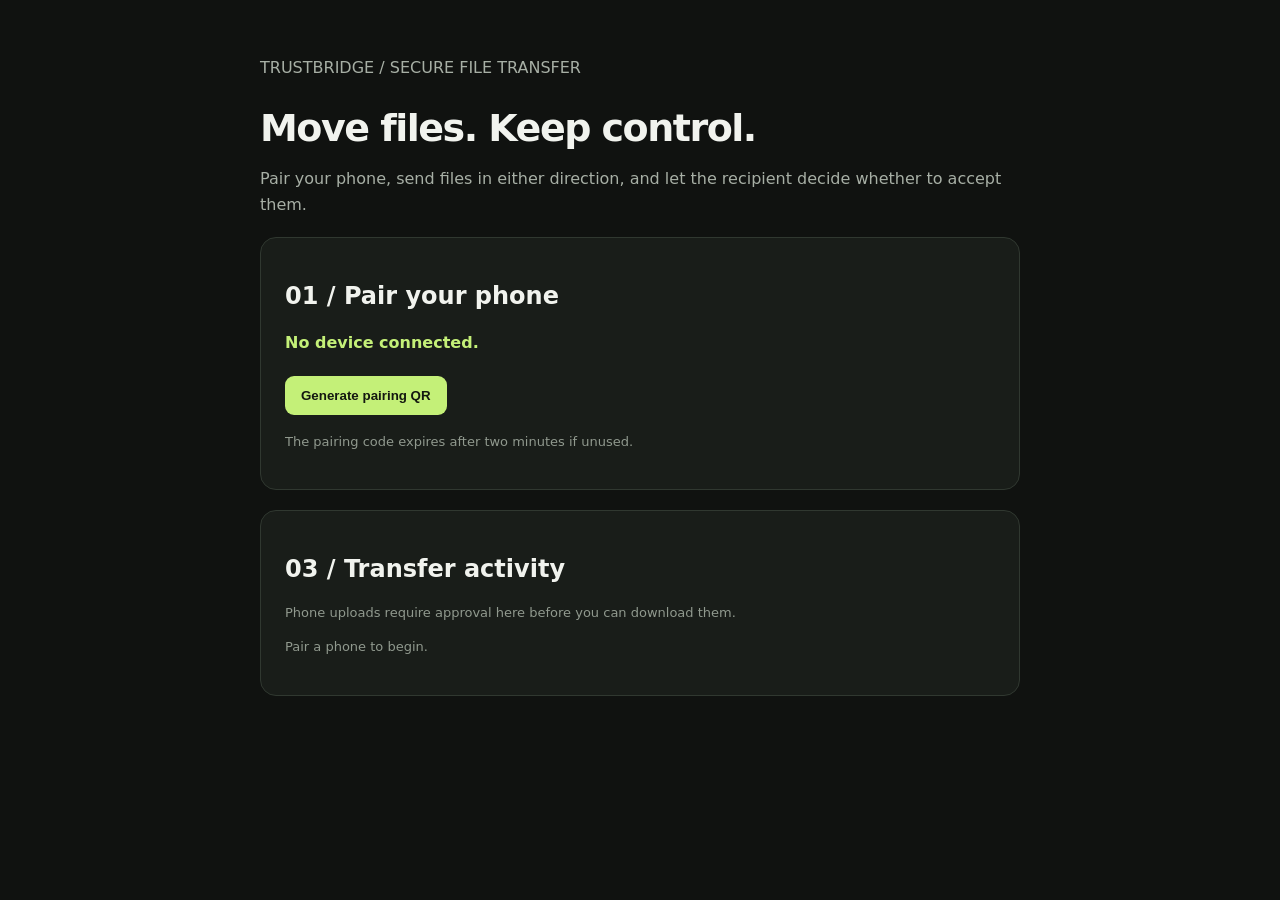
==== TrustBridge/templates/index.html @ 26f4481e "money I'm a star Signed-off-by: Pranav <pranavisappu@proton.me>" ====
<!DOCTYPE html>
<html lang="en">
<head>
    <meta charset="UTF-8">
    <meta name="viewport" content="width=device-width, initial-scale=1">
    <title>TrustBridge | File Transfer</title>
    <style>
        * { box-sizing: border-box; }
        body {
            margin: 0; background: #101210; color: #f1f3ee;
            font: 16px system-ui, sans-serif;
        }
        main { width: min(760px, 92%); margin: 55px auto; }
        h1 { letter-spacing: -1.5px; font-size: 38px; margin-bottom: 5px; }
        p { color: #a7afa5; line-height: 1.6; }
        .card {
            background: #191d19; border: 1px solid #303830;
            border-radius: 16px; padding: 24px; margin: 20px 0;
        }
        button, .download {
            border: 0; border-radius: 9px; padding: 12px 16px;
            background: #c4f078; color: #141810; font-weight: 700;
            cursor: pointer; text-decoration: none; display: inline-block;
            margin: 4px 4px 4px 0;
        }
        button:disabled { opacity: .4; cursor: not-allowed; }
        button.reject { background: #343b34; color: #f1f3ee; }
        input[type=file] {
            display: block; margin: 18px 0; max-width: 100%;
        }
        #qr {
            display: none; width: 220px; max-width: 100%;
            background: white; padding: 10px; border-radius: 12px;
            margin-top: 20px;
        }
        .muted { font-size: 13px; color: #90998e; }
        .status { color: #c4f078; font-weight: 650; }
        .item {
            border-top: 1px solid #303830; padding: 14px 0;
            overflow-wrap: anywhere;
        }
        .item:first-child { border-top: 0; }
        .error { color: #ff9d9d; }
        [hidden] { display: none !important; }
    </style>
</head>
<body>
<main>
    <p>TRUSTBRIDGE / SECURE FILE TRANSFER</p>
    <h1>Move files. Keep control.</h1>
    <p>Pair your phone, send files in either direction, and let the recipient decide whether to accept them.</p>

    <section class="card">
        <h2>01 / Pair your phone</h2>
        <p id="pairStatus" class="status">No device connected.</p>
        <button id="generate">Generate pairing QR</button>
        <div><img id="qr" alt="Phone pairing QR code"></div>
        <p id="countdown" class="muted"></p>
        <p class="muted">The pairing code expires after two minutes if unused.</p>
    </section>

    <section class="card" id="sendCard" hidden>
        <h2>02 / Send to phone</h2>
        <p>Your paired phone must approve the transfer before downloading.</p>
        <form id="uploadForm">
            <input type="file" id="fileInput" required>
            <button id="sendButton" type="submit">Send transfer request</button>
        </form>
        <p id="uploadMessage" role="status"></p>
    </section>

    <section class="card">
        <h2>03 / Transfer activity</h2>
        <p class="muted">Phone uploads require approval here before you can download them.</p>
        <div id="transferList"><p class="muted">Pair a phone to begin.</p></div>
    </section>
</main>

<script>
let pairingToken = null;
let expiryTime = 0;
let pollHandle = null;
let transferHandle = null;
let countdownHandle = null;

const $ = id => document.getElementById(id);
const generateButton = $("generate");

function formatSize(bytes) {
    if (bytes < 1024) return bytes + " B";
    if (bytes < 1024 * 1024) return (bytes / 1024).toFixed(1) + " KB";
    return (bytes / (1024 * 1024)).toFixed(2) + " MB";
}

function showMessage(element, message, isError = false) {
    element.textContent = message;
    element.className = isError ? "error" : "status";
}

generateButton.addEventListener("click", async () => {
    generateButton.disabled = true;
    showMessage($("pairStatus"), "Generating a new pairing code...");

    if (pollHandle) clearInterval(pollHandle);
    if (transferHandle) clearInterval(transferHandle);
    if (countdownHandle) clearInterval(countdownHandle);

    $("sendCard").hidden = true;
    $("qr").style.display = "none";
    $("transferList").replaceChildren();

    try {
        const response = await fetch("/api/pairing", { method: "POST" });
        const data = await response.json();

        if (!response.ok) {
            throw new Error(data.error || "Could not create pairing code.");
        }

        pairingToken = data.token;
        expiryTime = Date.now() + data.expires_in * 1000;

        $("qr").src = data.qr_url + "?t=" + Date.now();
        $("qr").style.display = "block";
        $("countdown").textContent = "Waiting for phone confirmation...";
        showMessage($("pairStatus"), "Waiting for your phone...");

        pollHandle = setInterval(checkPairing, 1500);
        updateCountdown();
        countdownHandle = setInterval(updateCountdown, 1000);

    } catch (error) {
        showMessage($("pairStatus"), error.message, true);
    } finally {
        generateButton.disabled = false;
    }
});

function updateCountdown() {
    const remaining = Math.max(
        0,
        Math.ceil((expiryTime - Date.now()) / 1000)
    );

    if (!$("sendCard").hidden) {
        $("countdown").textContent = "";
        return;
    }

    if (remaining > 0 && pairingToken) {
        $("countdown").textContent = `Expires in ${remaining} seconds`;
    } else if (pairingToken) {
        $("countdown").textContent =
            "Pairing code expired. Generate a new one.";

        if (pollHandle) clearInterval(pollHandle);
        if (countdownHandle) clearInterval(countdownHandle);
    }
}

async function checkPairing() {
    if (!pairingToken) return;

    try {
        const response = await fetch(
            "/api/status/" + encodeURIComponent(pairingToken)
        );
        const data = await response.json();

        if (data.status === "paired") {
            clearInterval(pollHandle);
            clearInterval(countdownHandle);

            $("qr").style.display = "none";
            $("countdown").textContent = "";
            showMessage($("pairStatus"), "Connected to " + data.device_name);
            $("sendCard").hidden = false;
            $("fileInput").disabled = false;

            await loadTransfers();

            if (transferHandle) clearInterval(transferHandle);
            transferHandle = setInterval(loadTransfers, 2500);

        } else if (data.status === "expired") {
            clearInterval(pollHandle);
            clearInterval(countdownHandle);
            showMessage(
                $("pairStatus"),
                "Pairing code expired. Generate another.",
                true
            );
        }
    } catch (_) {
        // Retry after temporary network failures.
    }
}

$("uploadForm").addEventListener("submit", async event => {
    event.preventDefault();

    const file = $("fileInput").files[0];
    if (!file || !pairingToken) return;

    if (file.size > 10 * 1024 * 1024) {
        showMessage($("uploadMessage"), "Maximum file size is 10 MB.", true);
        return;
    }

    const form = new FormData();
    form.append("file", file);

    $("sendButton").disabled = true;
    showMessage($("uploadMessage"), "Uploading file...");

    try {
        const response = await fetch(
            "/api/transfers/" + encodeURIComponent(pairingToken),
            { method: "POST", body: form }
        );

        const data = await response.json();
        if (!response.ok) {
            throw new Error(data.error || "Upload failed.");
        }

        showMessage(
            $("uploadMessage"),
            "Request sent. Waiting for phone approval."
        );

        $("fileInput").value = "";
        await loadTransfers();

    } catch (error) {
        showMessage($("uploadMessage"), error.message, true);
    } finally {
        $("sendButton").disabled = false;
    }
});

async function decidePhoneTransfer(id, decision) {
    try {
        const response = await fetch(
            "/api/transfers/" + encodeURIComponent(id) + "/decision",
            {
                method: "POST",
                headers: { "Content-Type": "application/json" },
                body: JSON.stringify({
                    token: pairingToken,
                    decision
                })
            }
        );

        const data = await response.json();

        if (!response.ok) {
            throw new Error(data.error || "Could not update transfer.");
        }

        await loadTransfers();

    } catch (error) {
        alert(error.message);
    }
}

async function loadTransfers() {
    if (!pairingToken || $("sendCard").hidden) return;

    try {
        const response = await fetch(
            "/api/transfers/" + encodeURIComponent(pairingToken)
        );
        const data = await response.json();

        if (!response.ok) return;

        const list = $("transferList");
        list.replaceChildren();

        if (!data.transfers.length) {
            const empty = document.createElement("p");
            empty.className = "muted";
            empty.textContent = "No transfers yet.";
            list.appendChild(empty);
            return;
        }

        data.transfers.forEach(transfer => {
            const item = document.createElement("div");
            item.className = "item";

            const name = document.createElement("strong");
            name.textContent = transfer.filename;

            const direction = document.createElement("p");
            direction.className = "muted";
            direction.textContent =
                transfer.direction === "phone_to_pc"
                    ? "From phone to computer"
                    : "From computer to phone";

            const details = document.createElement("p");
            details.textContent =
                formatSize(transfer.size) + " · " +
                transfer.status.toUpperCase();

            item.append(name, direction, details);

            if (
                transfer.direction === "phone_to_pc" &&
                transfer.status === "pending"
            ) {
                const approve = document.createElement("button");
                approve.textContent = "Approve";
                approve.addEventListener("click", () =>
                    decidePhoneTransfer(transfer.id, "approved")
                );

                const reject = document.createElement("button");
                reject.textContent = "Reject";
                reject.className = "reject";
                reject.addEventListener("click", () =>
                    decidePhoneTransfer(transfer.id, "rejected")
                );

                item.append(approve, reject);

            } else if (
                transfer.direction === "phone_to_pc" &&
                transfer.status === "approved"
            ) {
                const download = document.createElement("a");
                download.className = "download";
                download.textContent = "Download to computer";
                download.href =
                    "/api/transfers/" + encodeURIComponent(transfer.id) +
                    "/download?token=" + encodeURIComponent(pairingToken);

                item.appendChild(download);

            } else if (transfer.status === "rejected") {
                const note = document.createElement("p");
                note.className = "muted";
                note.textContent = "This transfer was rejected.";
                item.appendChild(note);
            }

            list.appendChild(item);
        });

    } catch (_) {
        // Retry on the next poll.
    }
}
</script>
</body>
</html>
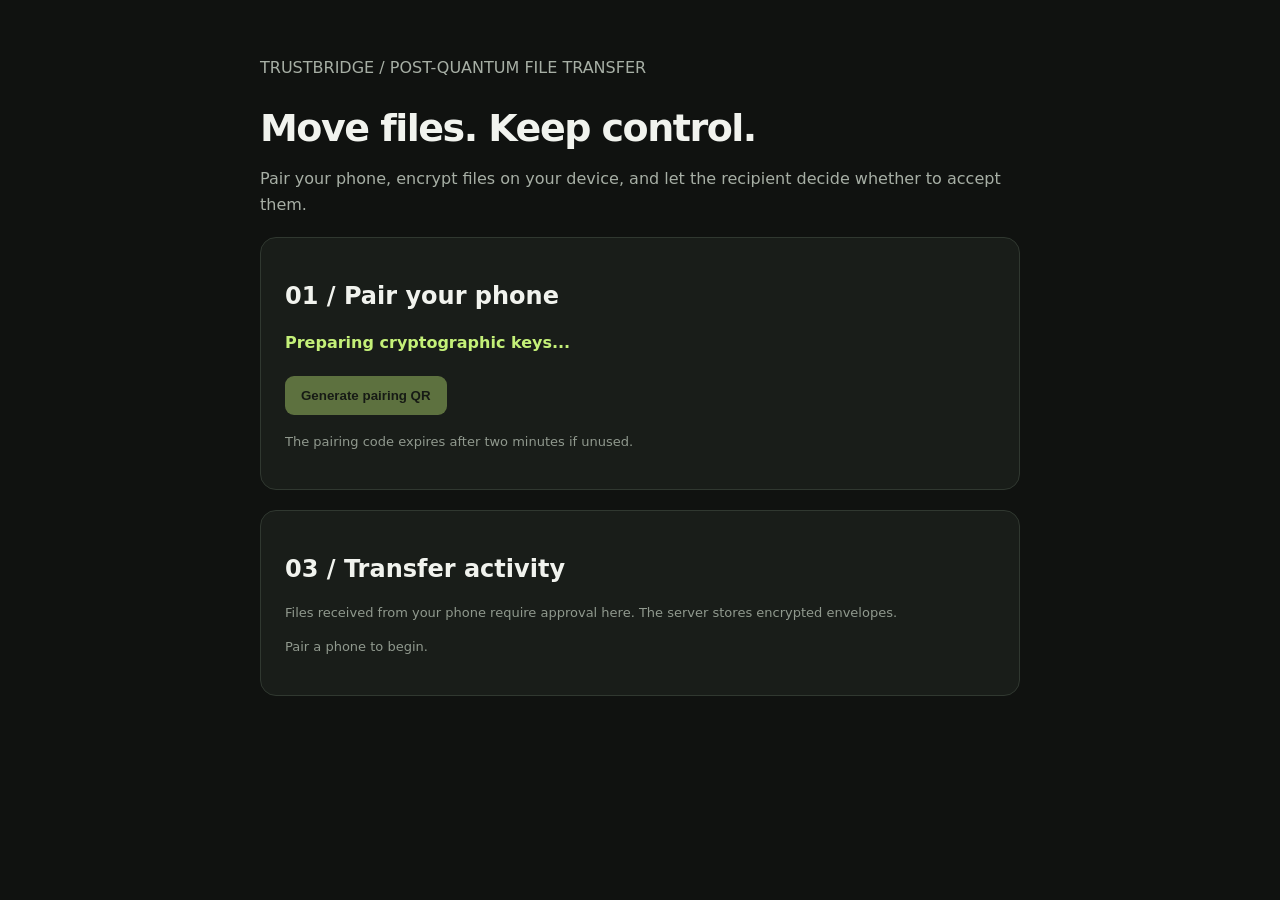
==== commit e10fea18: "cardi am Signed-off-by: Pranav <pranavisappu@proton.me>" ====
--- a/TrustBridge/templates/index.html
+++ b/TrustBridge/templates/index.html
@@ -47,14 +47,14 @@
 </head>
 <body>
 <main>
-    <p>TRUSTBRIDGE / SECURE FILE TRANSFER</p>
+    <p>TRUSTBRIDGE / POST-QUANTUM FILE TRANSFER</p>
     <h1>Move files. Keep control.</h1>
-    <p>Pair your phone, send files in either direction, and let the recipient decide whether to accept them.</p>
+    <p>Pair your phone, encrypt files on your device, and let the recipient decide whether to accept them.</p>
 
     <section class="card">
         <h2>01 / Pair your phone</h2>
-        <p id="pairStatus" class="status">No device connected.</p>
-        <button id="generate">Generate pairing QR</button>
+        <p id="pairStatus" class="status">Preparing cryptographic keys...</p>
+        <button id="generate" disabled>Generate pairing QR</button>
         <div><img id="qr" alt="Phone pairing QR code"></div>
         <p id="countdown" class="muted"></p>
         <p class="muted">The pairing code expires after two minutes if unused.</p>
@@ -62,30 +62,79 @@
 
     <section class="card" id="sendCard" hidden>
         <h2>02 / Send to phone</h2>
-        <p>Your paired phone must approve the transfer before downloading.</p>
+        <p>Files are encrypted in this browser before upload. Your paired phone must approve the transfer.</p>
         <form id="uploadForm">
             <input type="file" id="fileInput" required>
-            <button id="sendButton" type="submit">Send transfer request</button>
+            <button id="sendButton" type="submit">Encrypt and send</button>
         </form>
         <p id="uploadMessage" role="status"></p>
     </section>
 
     <section class="card">
         <h2>03 / Transfer activity</h2>
-        <p class="muted">Phone uploads require approval here before you can download them.</p>
+        <p class="muted">Files received from your phone require approval here. The server stores encrypted envelopes.</p>
         <div id="transferList"><p class="muted">Pair a phone to begin.</p></div>
     </section>
 </main>
 
-<script>
+<script type="module">
+import { ml_kem768 } from "https://esm.sh/@noble/post-quantum@0.7.1/ml-kem.js";
+import { ml_dsa65 } from "https://esm.sh/@noble/post-quantum@0.7.1/ml-dsa.js";
+
+const encoder = new TextEncoder();
+const MAX_FILE_SIZE = 10 * 1024 * 1024;
+const $ = id => document.getElementById(id);
+
 let pairingToken = null;
 let expiryTime = 0;
 let pollHandle = null;
 let transferHandle = null;
 let countdownHandle = null;
-
-const $ = id => document.getElementById(id);
-const generateButton = $("generate");
+let pairingData = null;
+let pcKemKeys = null;
+let pcSignKeys = null;
+
+function b64(bytes) {
+    let binary = "";
+    for (let i = 0; i < bytes.length; i += 0x8000) {
+        binary += String.fromCharCode(...bytes.subarray(i, i + 0x8000));
+    }
+    return btoa(binary);
+}
+
+function unb64(value) {
+    const binary = atob(value);
+    const result = new Uint8Array(binary.length);
+    for (let i = 0; i < binary.length; i++) {
+        result[i] = binary.charCodeAt(i);
+    }
+    return result;
+}
+
+async function loadKeyPair(storageKey, algorithm) {
+    const saved = sessionStorage.getItem(storageKey);
+
+    if (saved) {
+        const value = JSON.parse(saved);
+        return {
+            publicKey: unb64(value.publicKey),
+            secretKey: unb64(value.secretKey)
+        };
+    }
+
+    const keys = algorithm.keygen();
+    sessionStorage.setItem(storageKey, JSON.stringify({
+        publicKey: b64(keys.publicKey),
+        secretKey: b64(keys.secretKey)
+    }));
+
+    return keys;
+}
+
+function showMessage(element, message, isError = false) {
+    element.textContent = message;
+    element.className = isError ? "error" : "status";
+}
 
 function formatSize(bytes) {
     if (bytes < 1024) return bytes + " B";
@@ -93,15 +142,231 @@
     return (bytes / (1024 * 1024)).toFixed(2) + " MB";
 }
 
-function showMessage(element, message, isError = false) {
-    element.textContent = message;
-    element.className = isError ? "error" : "status";
-}
-
-generateButton.addEventListener("click", async () => {
-    generateButton.disabled = true;
-    showMessage($("pairStatus"), "Generating a new pairing code...");
-
+function signedFields(e) {
+    return {
+        version: e.version,
+        filename: e.filename,
+        size: e.size,
+        type: e.type,
+        senderIdentity: e.senderIdentity,
+        recipientIdentity: e.recipientIdentity,
+        token: e.token,
+        salt: e.salt,
+        iv: e.iv,
+        kemCiphertext: e.kemCiphertext,
+        ciphertext: e.ciphertext
+    };
+}
+
+function aadFields(e) {
+    return {
+        version: e.version,
+        token: e.token,
+        filename: e.filename,
+        size: e.size,
+        type: e.type,
+        senderIdentity: e.senderIdentity,
+        recipientIdentity: e.recipientIdentity
+    };
+}
+
+async function deriveAesKey(sharedSecret, salt, token, sender, recipient) {
+    const material = await crypto.subtle.importKey(
+        "raw", sharedSecret, "HKDF", false, ["deriveKey"]
+    );
+
+    const info = encoder.encode(
+        `TrustBridge-PQ-v1|${token}|${sender}|${recipient}`
+    );
+
+    return crypto.subtle.deriveKey(
+        { name: "HKDF", hash: "SHA-256", salt, info },
+        material,
+        { name: "AES-GCM", length: 256 },
+        false,
+        ["encrypt", "decrypt"]
+    );
+}
+
+async function encryptFile(file, recipientPublicKey, sender, recipient) {
+    if (!pairingToken) throw new Error("No active pairing session.");
+
+    const { cipherText, sharedSecret } =
+        ml_kem768.encapsulate(recipientPublicKey);
+
+    const salt = crypto.getRandomValues(new Uint8Array(16));
+    const iv = crypto.getRandomValues(new Uint8Array(12));
+
+    const envelope = {
+        version: 1,
+        filename: file.name,
+        size: file.size,
+        type: file.type || "application/octet-stream",
+        senderIdentity: sender,
+        recipientIdentity: recipient,
+        token: pairingToken,
+        salt: b64(salt),
+        iv: b64(iv),
+        kemCiphertext: b64(cipherText),
+        ciphertext: ""
+    };
+
+    const aesKey = await deriveAesKey(
+        sharedSecret, salt, pairingToken, sender, recipient
+    );
+
+    const encrypted = await crypto.subtle.encrypt(
+        {
+            name: "AES-GCM",
+            iv,
+            additionalData: encoder.encode(JSON.stringify(aadFields(envelope))),
+            tagLength: 128
+        },
+        aesKey,
+        await file.arrayBuffer()
+    );
+
+    envelope.ciphertext = b64(new Uint8Array(encrypted));
+
+    const signature = ml_dsa65.sign(
+        encoder.encode(JSON.stringify(signedFields(envelope))),
+        pcSignKeys.secretKey
+    );
+
+    envelope.signature = b64(signature);
+    return envelope;
+}
+
+async function decryptEnvelope(envelope, recipientSecretKey, senderSignPublicKey,
+                               expectedSender, expectedRecipient) {
+    if (envelope.version !== 1 || envelope.token !== pairingToken) {
+        throw new Error("This file belongs to a different or unsupported session.");
+    }
+
+    if (
+        envelope.senderIdentity !== expectedSender ||
+        envelope.recipientIdentity !== expectedRecipient
+    ) {
+        throw new Error("The sender or recipient identity does not match.");
+    }
+
+    const signatureValid = ml_dsa65.verify(
+        unb64(envelope.signature),
+        encoder.encode(JSON.stringify(signedFields(envelope))),
+        senderSignPublicKey
+    );
+
+    if (!signatureValid) {
+        throw new Error("Signature verification failed. The file may have been tampered with.");
+    }
+
+    const sharedSecret = ml_kem768.decapsulate(
+        unb64(envelope.kemCiphertext),
+        recipientSecretKey
+    );
+
+    const salt = unb64(envelope.salt);
+    const iv = unb64(envelope.iv);
+
+    const aesKey = await deriveAesKey(
+        sharedSecret,
+        salt,
+        pairingToken,
+        envelope.senderIdentity,
+        envelope.recipientIdentity
+    );
+
+    const plaintext = await crypto.subtle.decrypt(
+        {
+            name: "AES-GCM",
+            iv,
+            additionalData: encoder.encode(JSON.stringify(aadFields(envelope))),
+            tagLength: 128
+        },
+        aesKey,
+        unb64(envelope.ciphertext)
+    );
+
+    if (plaintext.byteLength !== envelope.size) {
+        throw new Error("The decrypted file size does not match its metadata.");
+    }
+
+    return new Blob([plaintext], {
+        type: envelope.type || "application/octet-stream"
+    });
+}
+
+async function postEncryptedFile(endpoint, file, sender, recipient, recipientPublicKey) {
+    const envelope = await encryptFile(
+        file, recipientPublicKey, sender, recipient
+    );
+
+    const form = new FormData();
+    form.append(
+        "file",
+        new Blob([JSON.stringify(envelope)], { type: "application/json" }),
+        "encrypted.tbenc"
+    );
+
+    const response = await fetch(endpoint, {
+        method: "POST",
+        body: form
+    });
+
+    const data = await response.json();
+
+    if (!response.ok) {
+        throw new Error(data.error || "Encrypted upload failed.");
+    }
+
+    return data;
+}
+
+async function downloadAndDecrypt(transfer, expectedDirection) {
+    const response = await fetch(
+        `/api/transfers/${encodeURIComponent(transfer.id)}/download?token=${encodeURIComponent(pairingToken)}`
+    );
+
+    if (!response.ok) {
+        const error = await response.json();
+        throw new Error(error.error || "Download failed.");
+    }
+
+    const envelope = JSON.parse(await response.text());
+
+    const expectedSender = expectedDirection === "phone_to_pc"
+        ? pairingData.device_name
+        : "This computer";
+
+    const expectedRecipient = "This computer";
+
+    const blob = await decryptEnvelope(
+        envelope,
+        pcKemKeys.secretKey,
+        unb64(pairingData.phone_sign_public_key),
+        expectedSender,
+        expectedRecipient
+    );
+
+    saveBlob(blob, envelope.filename);
+}
+
+function saveBlob(blob, filename) {
+    const url = URL.createObjectURL(blob);
+    const link = document.createElement("a");
+    link.href = url;
+    link.download = filename;
+    document.body.appendChild(link);
+    link.click();
+    link.remove();
+    setTimeout(() => URL.revokeObjectURL(url), 60000);
+}
+
+async function createPairing() {
+    const button = $("generate");
+    button.disabled = true;
+
+    showMessage($("pairStatus"), "Generating pairing session...");
     if (pollHandle) clearInterval(pollHandle);
     if (transferHandle) clearInterval(transferHandle);
     if (countdownHandle) clearInterval(countdownHandle);
@@ -111,12 +376,17 @@
     $("transferList").replaceChildren();
 
     try {
-        const response = await fetch("/api/pairing", { method: "POST" });
+        const response = await fetch("/api/pairing", {
+            method: "POST",
+            headers: { "Content-Type": "application/json" },
+            body: JSON.stringify({
+                pc_kem_public_key: b64(pcKemKeys.publicKey),
+                pc_sign_public_key: b64(pcSignKeys.publicKey)
+            })
+        });
+
         const data = await response.json();
-
-        if (!response.ok) {
-            throw new Error(data.error || "Could not create pairing code.");
-        }
+        if (!response.ok) throw new Error(data.error || "Pairing failed.");
 
         pairingToken = data.token;
         expiryTime = Date.now() + data.expires_in * 1000;
@@ -133,14 +403,13 @@
     } catch (error) {
         showMessage($("pairStatus"), error.message, true);
     } finally {
-        generateButton.disabled = false;
-    }
-});
+        button.disabled = false;
+    }
+}
 
 function updateCountdown() {
     const remaining = Math.max(
-        0,
-        Math.ceil((expiryTime - Date.now()) / 1000)
+        0, Math.ceil((expiryTime - Date.now()) / 1000)
     );
 
     if (!$("sendCard").hidden) {
@@ -151,11 +420,9 @@
     if (remaining > 0 && pairingToken) {
         $("countdown").textContent = `Expires in ${remaining} seconds`;
     } else if (pairingToken) {
-        $("countdown").textContent =
-            "Pairing code expired. Generate a new one.";
-
-        if (pollHandle) clearInterval(pollHandle);
-        if (countdownHandle) clearInterval(countdownHandle);
+        $("countdown").textContent = "Pairing code expired. Generate a new one.";
+        clearInterval(pollHandle);
+        clearInterval(countdownHandle);
     }
 }
 
@@ -169,6 +436,7 @@
         const data = await response.json();
 
         if (data.status === "paired") {
+            pairingData = data;
             clearInterval(pollHandle);
             clearInterval(countdownHandle);
 
@@ -186,11 +454,7 @@
         } else if (data.status === "expired") {
             clearInterval(pollHandle);
             clearInterval(countdownHandle);
-            showMessage(
-                $("pairStatus"),
-                "Pairing code expired. Generate another.",
-                true
-            );
+            showMessage($("pairStatus"), "Pairing expired. Generate another.", true);
         }
     } catch (_) {
         // Retry after temporary network failures.
@@ -201,35 +465,26 @@
     event.preventDefault();
 
     const file = $("fileInput").files[0];
-    if (!file || !pairingToken) return;
-
-    if (file.size > 10 * 1024 * 1024) {
+    if (!file || !pairingToken || !pairingData) return;
+
+    if (file.size > MAX_FILE_SIZE) {
         showMessage($("uploadMessage"), "Maximum file size is 10 MB.", true);
         return;
     }
 
-    const form = new FormData();
-    form.append("file", file);
-
     $("sendButton").disabled = true;
-    showMessage($("uploadMessage"), "Uploading file...");
+    showMessage($("uploadMessage"), "Encrypting file in this browser...");
 
     try {
-        const response = await fetch(
+        await postEncryptedFile(
             "/api/transfers/" + encodeURIComponent(pairingToken),
-            { method: "POST", body: form }
+            file,
+            "This computer",
+            pairingData.device_name,
+            unb64(pairingData.phone_kem_public_key)
         );
 
-        const data = await response.json();
-        if (!response.ok) {
-            throw new Error(data.error || "Upload failed.");
-        }
-
-        showMessage(
-            $("uploadMessage"),
-            "Request sent. Waiting for phone approval."
-        );
-
+        showMessage($("uploadMessage"), "Encrypted request sent. Waiting for phone approval.");
         $("fileInput").value = "";
         await loadTransfers();
 
@@ -243,25 +498,22 @@
 async function decidePhoneTransfer(id, decision) {
     try {
         const response = await fetch(
-            "/api/transfers/" + encodeURIComponent(id) + "/decision",
+            `/api/transfers/${encodeURIComponent(id)}/decision`,
             {
                 method: "POST",
                 headers: { "Content-Type": "application/json" },
                 body: JSON.stringify({
                     token: pairingToken,
-                    decision
+                    decision,
+                    actor: "pc"
                 })
             }
         );
 
         const data = await response.json();
-
-        if (!response.ok) {
-            throw new Error(data.error || "Could not update transfer.");
-        }
+        if (!response.ok) throw new Error(data.error || "Could not update transfer.");
 
         await loadTransfers();
-
     } catch (error) {
         alert(error.message);
     }
@@ -275,7 +527,6 @@
             "/api/transfers/" + encodeURIComponent(pairingToken)
         );
         const data = await response.json();
-
         if (!response.ok) return;
 
         const list = $("transferList");
@@ -298,22 +549,17 @@
 
             const direction = document.createElement("p");
             direction.className = "muted";
-            direction.textContent =
-                transfer.direction === "phone_to_pc"
-                    ? "From phone to computer"
-                    : "From computer to phone";
+            direction.textContent = transfer.direction === "phone_to_pc"
+                ? "From phone to computer"
+                : "From computer to phone";
 
             const details = document.createElement("p");
-            details.textContent =
-                formatSize(transfer.size) + " · " +
+            details.textContent = formatSize(transfer.size) + " · " +
                 transfer.status.toUpperCase();
 
             item.append(name, direction, details);
 
-            if (
-                transfer.direction === "phone_to_pc" &&
-                transfer.status === "pending"
-            ) {
+            if (transfer.direction === "phone_to_pc" && transfer.status === "pending") {
                 const approve = document.createElement("button");
                 approve.textContent = "Approve";
                 approve.addEventListener("click", () =>
@@ -329,17 +575,19 @@
 
                 item.append(approve, reject);
 
-            } else if (
-                transfer.direction === "phone_to_pc" &&
-                transfer.status === "approved"
-            ) {
-                const download = document.createElement("a");
-                download.className = "download";
-                download.textContent = "Download to computer";
-                download.href =
-                    "/api/transfers/" + encodeURIComponent(transfer.id) +
-                    "/download?token=" + encodeURIComponent(pairingToken);
-
+            } else if (transfer.direction === "phone_to_pc" && transfer.status === "approved") {
+                const download = document.createElement("button");
+                download.textContent = "Decrypt and download";
+                download.addEventListener("click", async () => {
+                    download.disabled = true;
+                    try {
+                        await downloadAndDecrypt(transfer, "phone_to_pc");
+                    } catch (error) {
+                        alert(error.message);
+                    } finally {
+                        download.disabled = false;
+                    }
+                });
                 item.appendChild(download);
 
             } else if (transfer.status === "rejected") {
@@ -351,11 +599,29 @@
 
             list.appendChild(item);
         });
-
     } catch (_) {
         // Retry on the next poll.
     }
 }
+
+async function initialise() {
+    try {
+        if (!window.crypto?.subtle) {
+            throw new Error("Web Crypto is unavailable. Use localhost or HTTPS.");
+        }
+
+        pcKemKeys = await loadKeyPair("tb-pc-kem-v1", ml_kem768);
+        pcSignKeys = await loadKeyPair("tb-pc-sign-v1", ml_dsa65);
+
+        showMessage($("pairStatus"), "Cryptographic keys ready.");
+        $("generate").disabled = false;
+    } catch (error) {
+        showMessage($("pairStatus"), "Crypto initialization failed: " + error.message, true);
+    }
+}
+
+$("generate").addEventListener("click", createPairing);
+initialise();
 </script>
 </body>
 </html>
